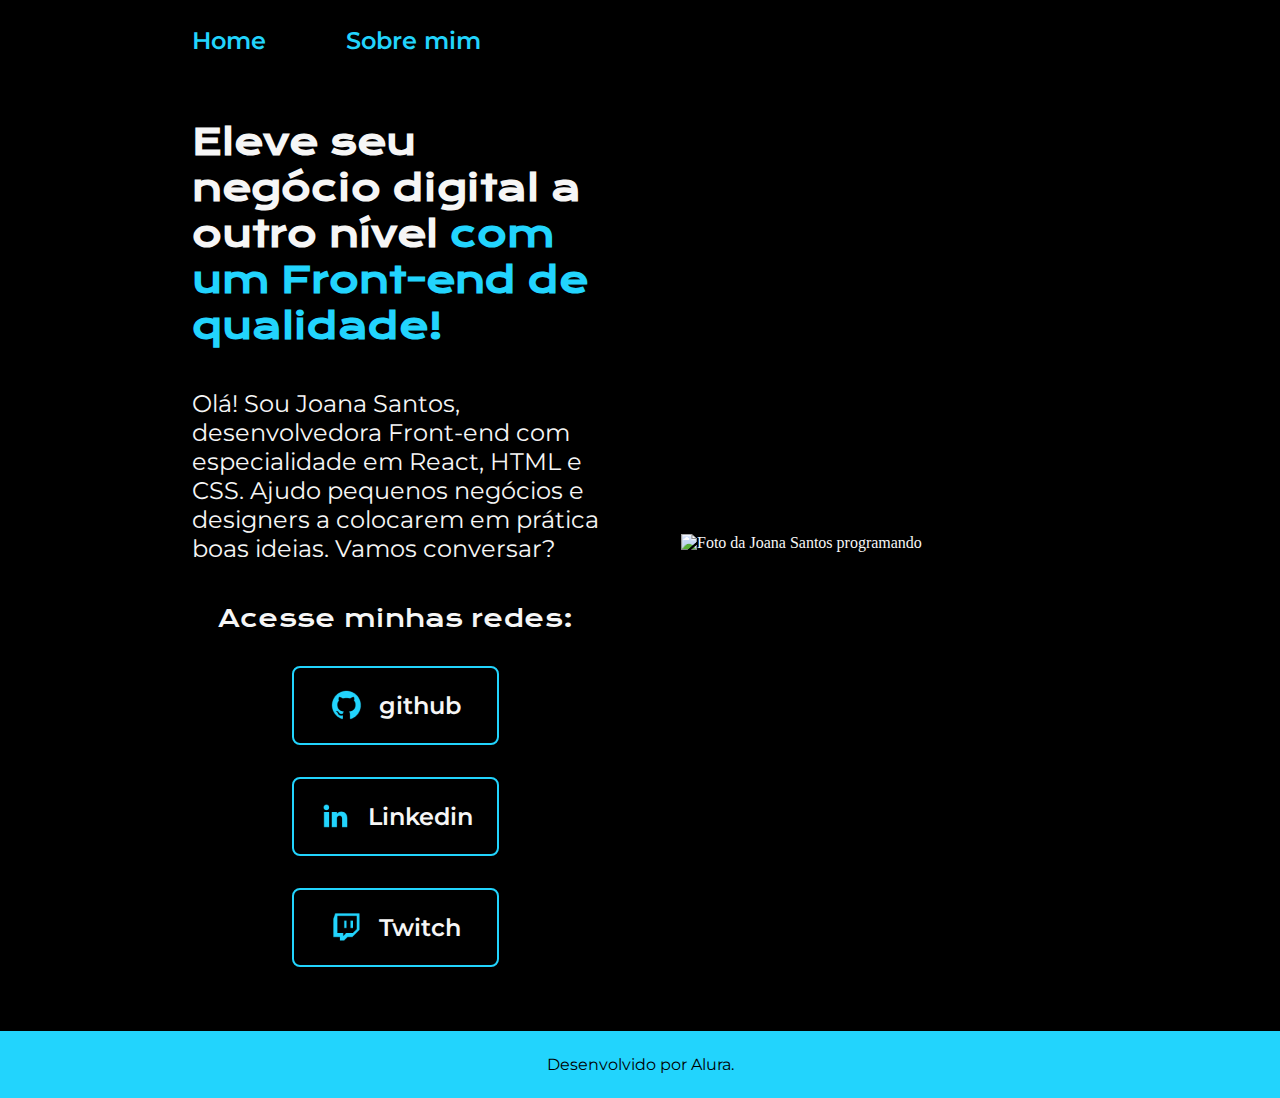
==== index.html @ ee6aeae4 "first commit" ====
<!DOCTYPE html>
<html lang="pt-br">

<head>
    <meta charset="UTF-8">
    <meta http-equiv="X-UA-Compatible" content="IE=edge">
    <meta name="viewport" content="width=device-width, initial-scale=1.0">
    <title>Portifolio</title>
    <link rel="stylesheet" href="./styles/style.css">
</head>

<body>
    <header class="cabecalho">
        <nav class="cabecalho__menu">
            <a class="cabecalho__menu__links" href="index.html">Home</a>
            <a class="cabecalho__menu__links" href="about.html">Sobre mim</a>
        </nav>
    </header>
    <main class="apresentacao">
        <section class="apresentacao__conteudo">
            <h1 class="apresentacao__conteudo__titulo">Eleve seu negócio digital a outro nível<strong 
            class="titulo-destaque"> com um Front-end de qualidade!
            </strong></h1>
            <p class="apresentacao__conteudo__texto">Olá! Sou Joana Santos, desenvolvedora
            Front-end com especialidade em React, HTML e
            CSS. Ajudo pequenos negócios e designers a
            colocarem em prática boas ideias. Vamos
            conversar?</p>
            <div class="apresentacao__links">
                <h2 class="apresentacao__links__titulo">Acesse minhas redes:</h2>
                <a class="apresentacao__links__navegacao"  href="https://github.com/guilhermeonrails"> <img src="./assets/github.png">github</a>
                <a class="apresentacao__links__navegacao"  href="https://github.com/guilhermeonrails"> <img src="./assets/linkedin.png">Linkedin</a>
                <a class="apresentacao__links__navegacao"  href="https://github.com/guilhermeonrails"> <img src="./assets/twitch.png">Twitch</a>
            </div>
        </section>
        <img class="apresentacao__imagem" src="imagem.png" alt="Foto da Joana Santos programando">
    </main>
    <footer class="rodape">
        <p>Desenvolvido por Alura.</p>
    </footer>
</body>

</html>
---- styles/style.css ----
@import url('https://fonts.googleapis.com/css2?family=Krona+One&family=Montserrat:wght@400;600&display=swap');

:root{
    --cor-primaria: #000000;
    --cor-secundaria: #f6f6f6;
    --cor-terciaria: #22D4FD;
    --cor-hover-botoes: #272727;
    
    --fonte-primaria: 'Krona One', sans-serif;
    --fonte-secundaria: 'Montserrat', sans-serif;
}

*{
    margin: 0;
    padding: 0;
}

body{
    box-sizing: border-box;
    background-color: var(--cor-primaria);
    color: var(--cor-secundaria);
}

.cabecalho{
    padding: 2% 0% 0% 15%;
}

.cabecalho__menu{
    display: flex;
    gap: 80px;
}

.cabecalho__menu__links{
    font-family: var(--fonte-secundaria);
    font-size: 1.5rem;
    font-weight: 600;
    color: var(--cor-terciaria);
    text-decoration: none;
}

.cabecalho__menu__links:hover{
    color:var(--cor-secundaria);
    cursor: pointer;
}

.titulo-destaque{
    color: var(--cor-terciaria);
}

.apresentacao{
    padding: 5% 15%;
    display: flex;
    align-items: center;
    justify-content: space-between;
    gap: 82px;
}
.apresentacao__conteudo{
    width: 50%;
    display: flex;
    flex-direction: column;
    gap: 40px;
}

.apresentacao__conteudo__titulo{
    font-size: 2.25rem;
    font-family: var(--fonte-primaria);
}

.apresentacao__conteudo__texto{
    font-size: 1.5rem;
    font-family: var(--fonte-secundaria);
}

.apresentacao__links__titulo{
    font-family: var(--fonte-primaria);
    font-weight: 400;
    font-size: 1.5rem;
}

.apresentacao__links{
    display: flex;
    justify-content: space-between;
    flex-direction: column;
    align-items: center;
    gap: 32px;

}

.apresentacao__links__navegacao{
    display: flex;
    justify-content: center;
    align-items: center;
    gap: 16px;
    border: 2px solid var(--cor-terciaria);
    width: 50%;
    text-align: center;
    border-radius: 8px;
    font-size: 1.5rem;
    font-weight: 600;
    padding: 21.5px 0;
    text-decoration: none;
    color: var(--cor-secundaria);
    font-family: var(--fonte-secundaria);
    
}

.apresentacao__links__navegacao:hover{
    background-color: var(--cor-hover-botoes);
    gap: 8px;
    cursor: pointer;
}

.apresentacao__imagem{
    width: 50%;
}

.rodape{
    background-color: var(--cor-terciaria);
    color: var(--cor-primaria);
    padding: 24px;
    text-align: center;
    font-family: var(--fonte-secundaria);
    font-weight: 400;
}

@media(max-width: 1200px){
    .apresentacao{
        flex-direction: column-reverse;
    }

    .cabecalho{
        padding: 10%;
    }

    .cabecalho__menu{
        justify-content: center;
    }

    .apresentacao{
        padding: 5%;
    }

    .apresentacao__conteudo{
        width: auto;
    }
}
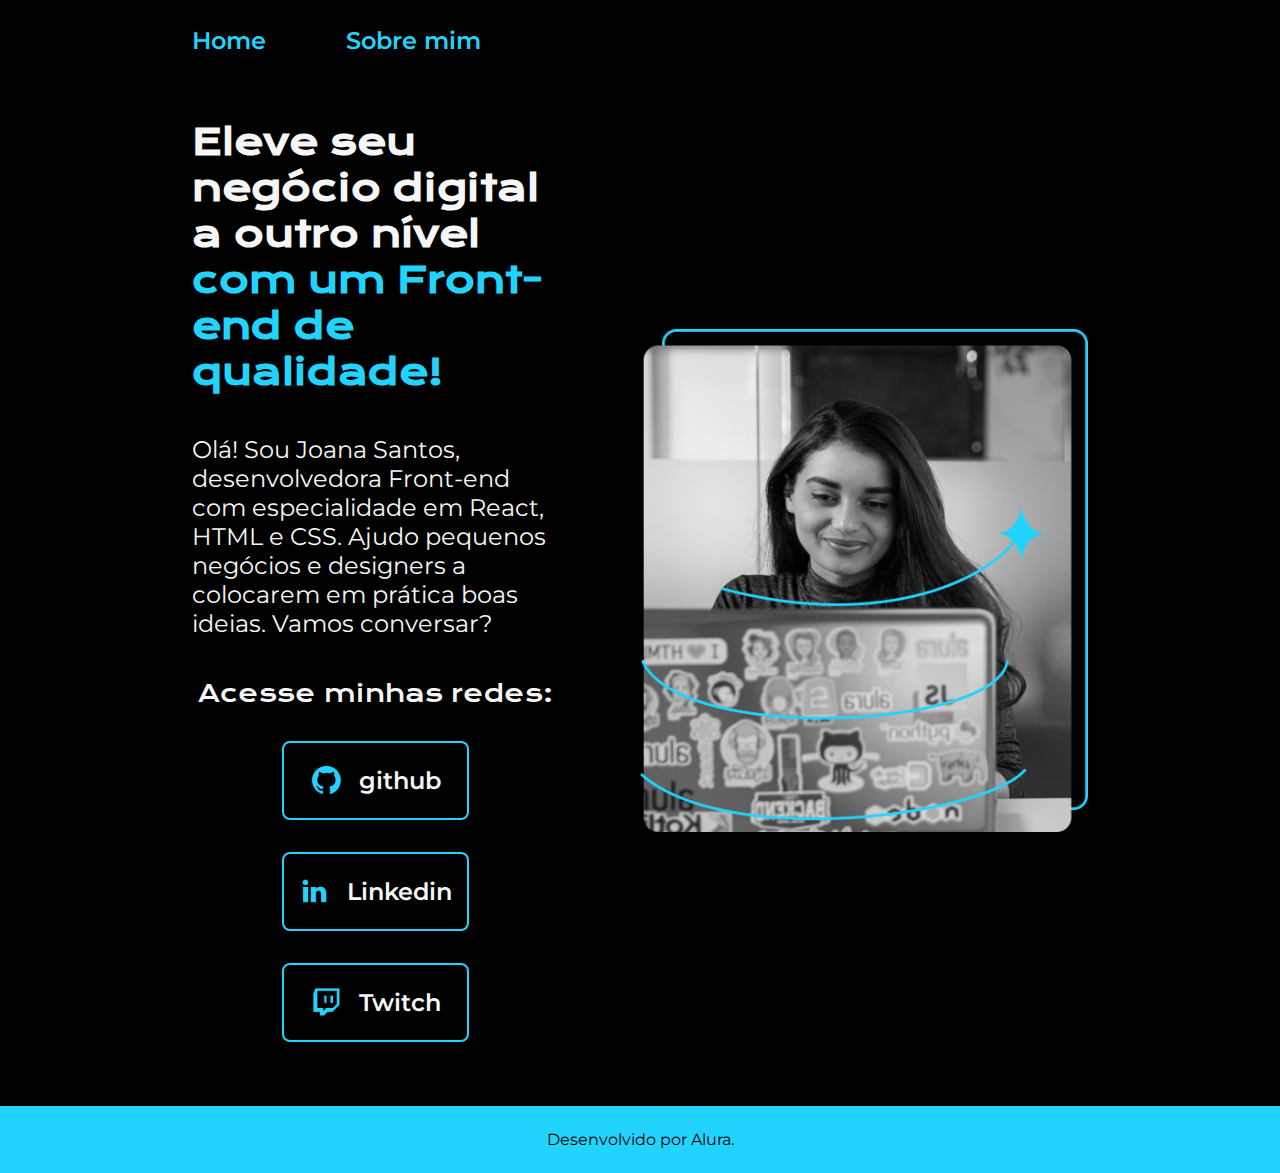
==== commit 4734c413: "alteracao 1" ====
--- a/index.html
+++ b/index.html
@@ -33,7 +33,7 @@
                 <a class="apresentacao__links__navegacao"  href="https://github.com/guilhermeonrails"> <img src="./assets/twitch.png">Twitch</a>
             </div>
         </section>
-        <img class="apresentacao__imagem" src="imagem.png" alt="Foto da Joana Santos programando">
+        <img class="apresentacao__imagem" src="./assets/Imagem.png" alt="Foto da Joana Santos programando">
     </main>
     <footer class="rodape">
         <p>Desenvolvido por Alura.</p>
